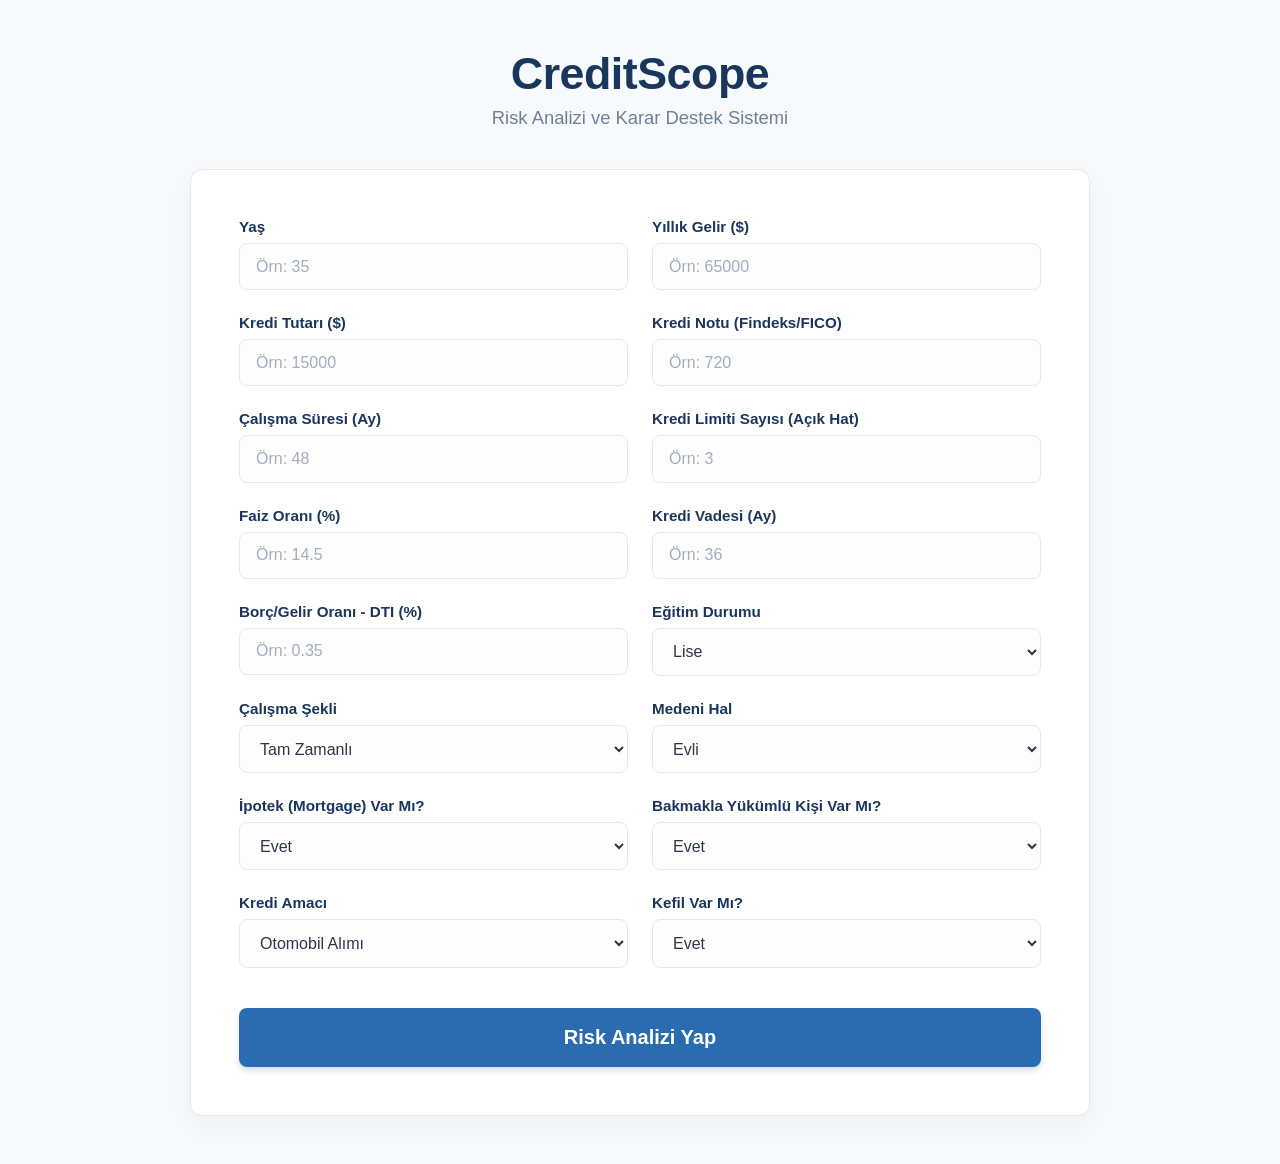
==== index.html @ 1e8d5fda "feat: API ve temel web arayüzü entegrasyonu eklendi (UI güncellenecek)" ====
<!DOCTYPE html>
<html lang="tr">
<head>
    <meta charset="UTF-8">
    <meta name="viewport" content="width=device-width, initial-scale=1.0">
    <title>CreditScope - Risk Analizi ve Karar Destek Sistemi</title>
    <link rel="stylesheet" href="style.css">
</head>
<body>
    <div class="container">
        <header>
            <h1>CreditScope</h1>
            <p>Risk Analizi ve Karar Destek Sistemi</p>
        </header>

        <div class="card">
            <form id="loanForm">
                <div class="form-grid">
                    <!-- Sayısal Girdiler -->
                    <div class="input-group">
                        <label for="Age">Yaş</label>
                        <input type="number" id="Age" name="Age" required min="18" placeholder="Örn: 35">
                    </div>

                    <div class="input-group">
                        <label for="Income">Yıllık Gelir ($)</label>
                        <input type="number" id="Income" name="Income" required placeholder="Örn: 65000">
                    </div>

                    <div class="input-group">
                        <label for="LoanAmount">Kredi Tutarı ($)</label>
                        <input type="number" id="LoanAmount" name="LoanAmount" required placeholder="Örn: 15000">
                    </div>

                    <div class="input-group">
                        <label for="CreditScore">Kredi Notu (Findeks/FICO)</label>
                        <input type="number" id="CreditScore" name="CreditScore" required placeholder="Örn: 720">
                    </div>

                    <div class="input-group">
                        <label for="MonthsEmployed">Çalışma Süresi (Ay)</label>
                        <input type="number" id="MonthsEmployed" name="MonthsEmployed" required placeholder="Örn: 48">
                    </div>

                    <div class="input-group">
                        <label for="NumCreditLines">Kredi Limiti Sayısı (Açık Hat)</label>
                        <input type="number" id="NumCreditLines" name="NumCreditLines" required placeholder="Örn: 3">
                    </div>

                    <div class="input-group">
                        <label for="InterestRate">Faiz Oranı (%)</label>
                        <input type="number" id="InterestRate" name="InterestRate" step="0.01" required placeholder="Örn: 14.5">
                    </div>

                    <div class="input-group">
                        <label for="LoanTerm">Kredi Vadesi (Ay)</label>
                        <input type="number" id="LoanTerm" name="LoanTerm" required placeholder="Örn: 36">
                    </div>

                    <div class="input-group">
                        <label for="DTIRatio">Borç/Gelir Oranı - DTI (%)</label>
                        <input type="number" id="DTIRatio" name="DTIRatio" step="0.01" required placeholder="Örn: 0.35">
                    </div>

                    <!-- Kategorik Girdiler -->
                    <div class="input-group">
                        <label for="Education">Eğitim Durumu</label>
                        <select id="Education" name="Education" required>
                            <option value="High School">Lise</option>
                            <option value="Bachelor's">Lisans</option>
                            <option value="Master's">Yüksek Lisans</option>
                            <option value="PhD">Doktora</option>
                        </select>
                    </div>

                    <div class="input-group">
                        <label for="EmploymentType">Çalışma Şekli</label>
                        <select id="EmploymentType" name="EmploymentType" required>
                            <option value="Full-time">Tam Zamanlı</option>
                            <option value="Part-time">Yarı Zamanlı</option>
                            <option value="Self-employed">Serbest Çalışan (İş Sahibi)</option>
                            <option value="Unemployed">İşsiz</option>
                        </select>
                    </div>

                    <div class="input-group">
                        <label for="MaritalStatus">Medeni Hal</label>
                        <select id="MaritalStatus" name="MaritalStatus" required>
                            <option value="Married">Evli</option>
                            <option value="Single">Bekar</option>
                            <option value="Divorced">Boşanmış</option>
                        </select>
                    </div>

                    <div class="input-group">
                        <label for="HasMortgage">İpotek (Mortgage) Var Mı?</label>
                        <select id="HasMortgage" name="HasMortgage" required>
                            <option value="Yes">Evet</option>
                            <option value="No">Hayır</option>
                        </select>
                    </div>

                    <div class="input-group">
                        <label for="HasDependents">Bakmakla Yükümlü Kişi Var Mı?</label>
                        <select id="HasDependents" name="HasDependents" required>
                            <option value="Yes">Evet</option>
                            <option value="No">Hayır</option>
                        </select>
                    </div>

                    <div class="input-group">
                        <label for="LoanPurpose">Kredi Amacı</label>
                        <select id="LoanPurpose" name="LoanPurpose" required>
                            <option value="Auto">Otomobil Alımı</option>
                            <option value="Business">Ticari / İş Geliştirme</option>
                            <option value="Education">Eğitim Masrafları</option>
                            <option value="Home">Ev Alımı</option>
                            <option value="Other">Diğer Masraflar</option>
                        </select>
                    </div>

                    <div class="input-group">
                        <label for="HasCoSigner">Kefil Var Mı?</label>
                        <select id="HasCoSigner" name="HasCoSigner" required>
                            <option value="Yes">Evet</option>
                            <option value="No">Hayır</option>
                        </select>
                    </div>
                </div>

                <button type="submit" id="submitBtn">Risk Analizi Yap</button>
            </form>

            <div id="resultBox" class="hidden">
                <h3 id="resultTitle">Sonuç Bekleniyor...</h3>
                <p id="resultDesc"></p>
            </div>
        </div>
    </div>

    <script src="app.js"></script>
</body>
</html>
---- style.css ----
:root {
    --primary-color: #1a365d;
    --primary-light: #2b6cb0;
    --primary-hover: #153e75;
    --bg-color: #f7fafc;
    --card-bg: #ffffff;
    --text-main: #2d3748;
    --text-muted: #718096;
    --border-color: #e2e8f0;
    --success-bg: #e6fffa;
    --success-border: #81e6d9;
    --success-text: #2c7a7b;
    --danger-bg: #fff5f5;
    --danger-border: #feb2b2;
    --danger-text: #c53030;
}

* {
    box-sizing: border-box;
    margin: 0;
    padding: 0;
    font-family: 'Segoe UI', Tahoma, Geneva, Verdana, sans-serif;
}

body {
    background-color: var(--bg-color);
    color: var(--text-main);
    display: flex;
    justify-content: center;
    align-items: flex-start;
    min-height: 100vh;
    padding: 3rem 1rem;
}

.container {
    max-width: 900px;
    width: 100%;
}

header {
    text-align: center;
    margin-bottom: 2.5rem;
}

header h1 {
    color: var(--primary-color);
    font-size: 2.8rem;
    font-weight: 800;
    letter-spacing: -0.5px;
}

header p {
    color: var(--text-muted);
    font-size: 1.15rem;
    margin-top: 0.5rem;
    font-weight: 500;
}

.card {
    background-color: var(--card-bg);
    border-radius: 12px;
    box-shadow: 0 10px 25px rgba(0, 0, 0, 0.04);
    padding: 3rem;
    border: 1px solid var(--border-color);
}

.form-grid {
    display: grid;
    grid-template-columns: repeat(auto-fit, minmax(350px, 1fr));
    gap: 1.5rem;
    margin-bottom: 2.5rem;
}

.input-group {
    display: flex;
    flex-direction: column;
}

.input-group label {
    font-size: 0.95rem;
    font-weight: 600;
    margin-bottom: 0.5rem;
    color: var(--primary-color);
}

.input-group input, 
.input-group select {
    padding: 0.85rem 1rem;
    border: 1px solid var(--border-color);
    border-radius: 8px;
    font-size: 1rem;
    background-color: #fdfdfd;
    transition: all 0.3s ease;
    color: var(--text-main);
}

.input-group input:focus, 
.input-group select:focus {
    outline: none;
    border-color: var(--primary-light);
    box-shadow: 0 0 0 4px rgba(43, 108, 176, 0.1);
    background-color: #ffffff;
}

.input-group input::placeholder {
    color: #a0aec0;
}

button {
    width: 100%;
    background-color: var(--primary-light);
    color: #ffffff;
    border: none;
    padding: 1.15rem;
    font-size: 1.25rem;
    font-weight: 600;
    border-radius: 8px;
    cursor: pointer;
    transition: all 0.3s ease;
    box-shadow: 0 4px 6px rgba(43, 108, 176, 0.2);
}

button:hover {
    background-color: var(--primary-hover);
    transform: translateY(-2px);
    box-shadow: 0 6px 12px rgba(43, 108, 176, 0.3);
}

button:disabled {
    background-color: var(--text-muted);
    cursor: not-allowed;
    transform: none;
    box-shadow: none;
}

.hidden {
    display: none !important;
}

#resultBox {
    margin-top: 2rem;
    padding: 1.5rem 2rem;
    border-radius: 8px;
    text-align: center;
    border: 1px solid transparent;
    animation: slideDown 0.4s ease-out forwards;
}

#resultTitle {
    font-size: 1.4rem;
    font-weight: 700;
    margin-bottom: 0.5rem;
}

#resultDesc {
    font-size: 1.1rem;
    font-weight: 500;
}

.success-result {
    background-color: var(--success-bg);
    border-color: var(--success-border);
    color: var(--success-text);
}

.danger-result {
    background-color: var(--danger-bg);
    border-color: var(--danger-border);
    color: var(--danger-text);
}

@keyframes slideDown {
    from { 
        opacity: 0; 
        transform: translateY(-10px); 
    }
    to { 
        opacity: 1; 
        transform: translateY(0); 
    }
}

@media (max-width: 768px) {
    .card {
        padding: 2rem 1.5rem;
    }
    .form-grid {
        grid-template-columns: 1fr;
    }
}
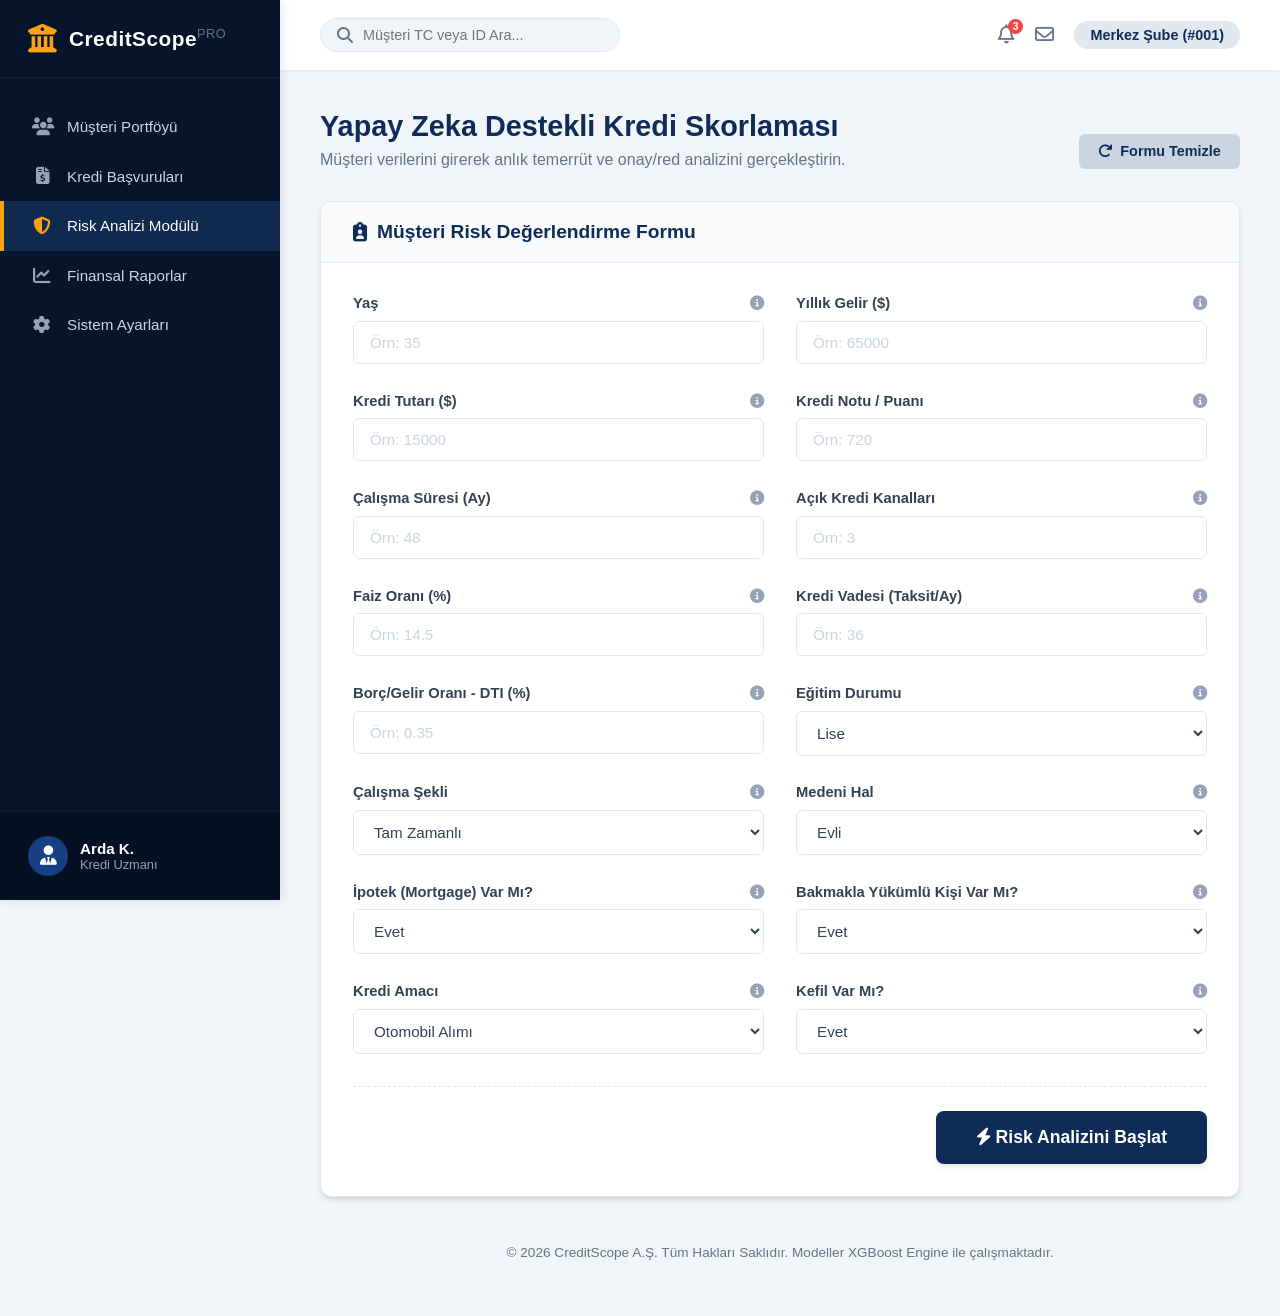
==== commit f8081b35: "Front end tasarımı düzenlendi, api bağlantısı düzenlendi." ====
--- a/index.html
+++ b/index.html
@@ -3,141 +3,328 @@
 <head>
     <meta charset="UTF-8">
     <meta name="viewport" content="width=device-width, initial-scale=1.0">
-    <title>CreditScope - Risk Analizi ve Karar Destek Sistemi</title>
+    <title>CreditScope - Kredi Risk Analizi Modülü</title>
     <link rel="stylesheet" href="style.css">
+    <!-- Font Awesome for Icons -->
+    <link rel="stylesheet" href="https://cdnjs.cloudflare.com/ajax/libs/font-awesome/6.4.0/css/all.min.css">
 </head>
 <body>
-    <div class="container">
-        <header>
-            <h1>CreditScope</h1>
-            <p>Risk Analizi ve Karar Destek Sistemi</p>
+    
+    <!-- Bank Dashboard Sidebar -->
+    <aside class="sidebar">
+        <div class="sidebar-header">
+            <i class="fa-solid fa-building-columns"></i>
+            <h2>CreditScope<span>PRO</span></h2>
+        </div>
+        <ul class="nav-menu">
+            <li><a href="#"><i class="fa-solid fa-users"></i> Müşteri Portföyü</a></li>
+            <li><a href="#"><i class="fa-solid fa-file-invoice-dollar"></i> Kredi Başvuruları</a></li>
+            <li class="active"><a href="#"><i class="fa-solid fa-shield-halved"></i> Risk Analizi Modülü</a></li>
+            <li><a href="#"><i class="fa-solid fa-chart-line"></i> Finansal Raporlar</a></li>
+            <li><a href="#"><i class="fa-solid fa-gear"></i> Sistem Ayarları</a></li>
+        </ul>
+        <div class="user-profile">
+            <div class="avatar"><i class="fa-solid fa-user-tie"></i></div>
+            <div class="user-info">
+                <h4>Arda K.</h4>
+                <p>Kredi Uzmanı</p>
+            </div>
+        </div>
+    </aside>
+
+    <!-- Main Content -->
+    <main class="main-content">
+        
+        <!-- Top Navbar -->
+        <header class="topbar">
+            <div class="search-bar">
+                <i class="fa-solid fa-magnifying-glass"></i>
+                <input type="text" placeholder="Müşteri TC veya ID Ara...">
+            </div>
+            <div class="topbar-actions">
+                <button class="icon-btn"><i class="fa-regular fa-bell"></i><span class="badge">3</span></button>
+                <button class="icon-btn"><i class="fa-regular fa-envelope"></i></button>
+                <div class="branch-info">Merkez Şube (#001)</div>
+            </div>
         </header>
 
-        <div class="card">
-            <form id="loanForm">
-                <div class="form-grid">
-                    <!-- Sayısal Girdiler -->
-                    <div class="input-group">
-                        <label for="Age">Yaş</label>
-                        <input type="number" id="Age" name="Age" required min="18" placeholder="Örn: 35">
+        <!-- Page Content -->
+        <div class="content-wrapper">
+            <div class="page-header">
+                <div>
+                    <h1>Yapay Zeka Destekli Kredi Skorlaması</h1>
+                    <p>Müşteri verilerini girerek anlık temerrüt ve onay/red analizini gerçekleştirin.</p>
+                </div>
+                <button class="btn-secondary"><i class="fa-solid fa-arrow-rotate-right"></i> Formu Temizle</button>
+            </div>
+
+            <div class="card">
+                <div class="card-header">
+                    <h3><i class="fa-solid fa-clipboard-user"></i> Müşteri Risk Değerlendirme Formu</h3>
+                </div>
+                
+                <form id="loanForm" class="card-body">
+                    <div class="form-grid">
+                        
+                        <!-- Sayısal Girdiler -->
+                        <div class="input-group">
+                            <label for="Age">
+                                Yaş
+                                <div class="tooltip-wrapper">
+                                    <i class="fa-solid fa-circle-info info-icon"></i>
+                                    <span class="tooltip">Müşterinin yaşı. Çok genç veya yaşlı olmak geri ödeme alışkanlıklarında istatistiksel fark yaratabilir.</span>
+                                </div>
+                            </label>
+                            <input type="number" id="Age" name="Age" required min="18" placeholder="Örn: 35">
+                        </div>
+
+                        <div class="input-group">
+                            <label for="Income">
+                                Yıllık Gelir ($)
+                                <div class="tooltip-wrapper">
+                                    <i class="fa-solid fa-circle-info info-icon"></i>
+                                    <span class="tooltip">Müşterinin 1 yıl içindeki beyan edilen toplam geliri. Ödeme gücünün en büyük kanıtıdır.</span>
+                                </div>
+                            </label>
+                            <input type="number" id="Income" name="Income" required placeholder="Örn: 65000">
+                        </div>
+
+                        <div class="input-group">
+                            <label for="LoanAmount">
+                                Kredi Tutarı ($)
+                                <div class="tooltip-wrapper">
+                                    <i class="fa-solid fa-circle-info info-icon"></i>
+                                    <span class="tooltip">Müşterinin bankadan talep ettiği toplam anapara (kredi) miktarı.</span>
+                                </div>
+                            </label>
+                            <input type="number" id="LoanAmount" name="LoanAmount" required placeholder="Örn: 15000">
+                        </div>
+
+                        <div class="input-group">
+                            <label for="CreditScore">
+                                Kredi Notu / Puanı
+                                <div class="tooltip-wrapper">
+                                    <i class="fa-solid fa-circle-info info-icon"></i>
+                                    <span class="tooltip">Findeks (0-1900 arası) veya FICO (300-850 arası) puanı. Müşterinin finansal geçmişinin özetidir. Yüksek puan güveni temsil eder.</span>
+                                </div>
+                            </label>
+                            <input type="number" id="CreditScore" name="CreditScore" required placeholder="Örn: 720">
+                        </div>
+
+                        <div class="input-group">
+                            <label for="MonthsEmployed">
+                                Çalışma Süresi (Ay)
+                                <div class="tooltip-wrapper">
+                                    <i class="fa-solid fa-circle-info info-icon"></i>
+                                    <span class="tooltip">Mevcut iş yerinde kesintisiz çalışılan ay sayısı. İş istikrarını kanıtlar. Süre uzadıkça risk genelde düşer.</span>
+                                </div>
+                            </label>
+                            <input type="number" id="MonthsEmployed" name="MonthsEmployed" required placeholder="Örn: 48">
+                        </div>
+
+                        <div class="input-group">
+                            <label for="NumCreditLines">
+                                Açık Kredi Kanalları
+                                <div class="tooltip-wrapper">
+                                    <i class="fa-solid fa-circle-info info-icon"></i>
+                                    <span class="tooltip">Müşterinin halihazırda açık olan diğer kredi veya kredi kartlarının adedi. Çok fazla borç hattı riski artırabilir.</span>
+                                </div>
+                            </label>
+                            <input type="number" id="NumCreditLines" name="NumCreditLines" required placeholder="Örn: 3">
+                        </div>
+
+                        <div class="input-group">
+                            <label for="InterestRate">
+                                Faiz Oranı (%)
+                                <div class="tooltip-wrapper">
+                                    <i class="fa-solid fa-circle-info info-icon"></i>
+                                    <span class="tooltip">Sistemin müşteriye sunacağı/hesaplanan yıllık faiz oranı. Örneğin %15. Çok yüksek faiz, riski doğal olarak matematiksel bir şekilde tetikler.</span>
+                                </div>
+                            </label>
+                            <input type="number" id="InterestRate" name="InterestRate" step="0.01" required placeholder="Örn: 14.5">
+                        </div>
+
+                        <div class="input-group">
+                            <label for="LoanTerm">
+                                Kredi Vadesi (Taksit/Ay)
+                                <div class="tooltip-wrapper">
+                                    <i class="fa-solid fa-circle-info info-icon"></i>
+                                    <span class="tooltip">Borcun kaç ayda kapanacağını belirler. Süre uzadıkça aylık ödeme düşer fakat uzun vadede risk artabilir.</span>
+                                </div>
+                            </label>
+                            <input type="number" id="LoanTerm" name="LoanTerm" required placeholder="Örn: 36">
+                        </div>
+
+                        <div class="input-group">
+                            <label for="DTIRatio">
+                                Borç/Gelir Oranı - DTI (%)
+                                <div class="tooltip-wrapper">
+                                    <i class="fa-solid fa-circle-info info-icon"></i>
+                                    <span class="tooltip">Aylık borçların aylık gelire bölünmesi. (0.35 = Gelirin %35'i borca gidiyor anlamına gelir). %40'ın üstü genelde kritik banka sınırıdır.</span>
+                                </div>
+                            </label>
+                            <input type="number" id="DTIRatio" name="DTIRatio" step="0.01" required placeholder="Örn: 0.35">
+                        </div>
+
+                        <!-- Kategorik Girdiler -->
+                        <div class="input-group">
+                            <label for="Education">
+                                Eğitim Durumu
+                                <div class="tooltip-wrapper">
+                                    <i class="fa-solid fa-circle-info info-icon"></i>
+                                    <span class="tooltip">Eğitim düzeyi, kariyer potansiyeli ve kriz anı iş bulabilme yeteneğini temsil ettiği için skoru etkiler.</span>
+                                </div>
+                            </label>
+                            <select id="Education" name="Education" required>
+                                <option value="High School">Lise</option>
+                                <option value="Bachelor's">Lisans</option>
+                                <option value="Master's">Yüksek Lisans</option>
+                                <option value="PhD">Doktora</option>
+                            </select>
+                        </div>
+
+                        <div class="input-group">
+                            <label for="EmploymentType">
+                                Çalışma Şekli
+                                <div class="tooltip-wrapper">
+                                    <i class="fa-solid fa-circle-info info-icon"></i>
+                                    <span class="tooltip">Düzenli maaş yatan (Tam zamanlı) veya esnek gelirli (Serbest vb.) ayrımı. Sabit gelir her zaman riski azaltır.</span>
+                                </div>
+                            </label>
+                            <select id="EmploymentType" name="EmploymentType" required>
+                                <option value="Full-time">Tam Zamanlı</option>
+                                <option value="Part-time">Yarı Zamanlı</option>
+                                <option value="Self-employed">Serbest Çalışan (İş Sahibi)</option>
+                                <option value="Unemployed">İşsiz</option>
+                            </select>
+                        </div>
+
+                        <div class="input-group">
+                            <label for="MaritalStatus">
+                                Medeni Hal
+                                <div class="tooltip-wrapper">
+                                    <i class="fa-solid fa-circle-info info-icon"></i>
+                                    <span class="tooltip">Finansal sorumlulukların hane halkı arasındaki paylaşımı sebebiyle değerlendirilir.</span>
+                                </div>
+                            </label>
+                            <select id="MaritalStatus" name="MaritalStatus" required>
+                                <option value="Married">Evli</option>
+                                <option value="Single">Bekar</option>
+                                <option value="Divorced">Boşanmış</option>
+                            </select>
+                        </div>
+
+                        <div class="input-group">
+                            <label for="HasMortgage">
+                                İpotek (Mortgage) Var Mı?
+                                <div class="tooltip-wrapper">
+                                    <i class="fa-solid fa-circle-info info-icon"></i>
+                                    <span class="tooltip">Devam eden bir ev kredisi ödemesi veya gayrimenkul haczi olup olmaması durumu.</span>
+                                </div>
+                            </label>
+                            <select id="HasMortgage" name="HasMortgage" required>
+                                <option value="Yes">Evet</option>
+                                <option value="No">Hayır</option>
+                            </select>
+                        </div>
+
+                        <div class="input-group">
+                            <label for="HasDependents">
+                                Bakmakla Yükümlü Kişi Var Mı?
+                                <div class="tooltip-wrapper">
+                                    <i class="fa-solid fa-circle-info info-icon"></i>
+                                    <span class="tooltip">Müşterinin gelirinden pay alan çocuk veya bakıma muhtaç yaşlıların evde bulunma durumu. Giderleri artırıcı bir faktördür.</span>
+                                </div>
+                            </label>
+                            <select id="HasDependents" name="HasDependents" required>
+                                <option value="Yes">Evet</option>
+                                <option value="No">Hayır</option>
+                            </select>
+                        </div>
+
+                        <div class="input-group">
+                            <label for="LoanPurpose">
+                                Kredi Amacı
+                                <div class="tooltip-wrapper">
+                                    <i class="fa-solid fa-circle-info info-icon"></i>
+                                    <span class="tooltip">Kredinin ev/araba gibi teminatlı bir yatırıma mı yatırılacağı veya ihtiyaç/borç kapatma için mi kullanılacağı, riskin niteliğini belirler.</span>
+                                </div>
+                            </label>
+                            <select id="LoanPurpose" name="LoanPurpose" required>
+                                <option value="Auto">Otomobil Alımı</option>
+                                <option value="Business">Ticari / İş Geliştirme</option>
+                                <option value="Education">Eğitim Masrafları</option>
+                                <option value="Home">Ev Alımı</option>
+                                <option value="Other">Diğer Masraflar</option>
+                            </select>
+                        </div>
+
+                        <div class="input-group">
+                            <label for="HasCoSigner">
+                                Kefil Var Mı?
+                                <div class="tooltip-wrapper">
+                                    <i class="fa-solid fa-circle-info info-icon"></i>
+                                    <span class="tooltip">Riski garanti edecek kredi itibarı yüksek, ikinci imza sahibi olup olmadığı. Bir kefilin varlığı temerrüt riskini ciddi ölçüde düşürür.</span>
+                                </div>
+                            </label>
+                            <select id="HasCoSigner" name="HasCoSigner" required>
+                                <option value="Yes">Evet</option>
+                                <option value="No">Hayır</option>
+                            </select>
+                        </div>
                     </div>
 
-                    <div class="input-group">
-                        <label for="Income">Yıllık Gelir ($)</label>
-                        <input type="number" id="Income" name="Income" required placeholder="Örn: 65000">
+                    <!-- Form Gönderim Butonu -->
+                    <div class="form-actions" style="text-align: right; margin-top: 2rem;">
+                        <button type="submit" id="submitBtn" class="btn-analyze">
+                            <span id="btnText"><i class="fa-solid fa-bolt"></i> Risk Analizini Başlat</span>
+                            <!-- Yükleniyor Animasyonu (Başlangıçta Gizli) -->
+                            <span id="btnSpinner" class="hidden">
+                                <i class="fa-solid fa-circle-notch fa-spin"></i> Analiz Ediliyor...
+                            </span>
+                        </button>
                     </div>
-
-                    <div class="input-group">
-                        <label for="LoanAmount">Kredi Tutarı ($)</label>
-                        <input type="number" id="LoanAmount" name="LoanAmount" required placeholder="Örn: 15000">
+                </form>
+
+                <!-- API Sonuç Ekranı (Başlangıçta Gizli) -->
+                <div id="resultDashboardCard" class="result-card hidden">
+                    <div class="result-header">
+                        <i id="resultIcon" class="fa-solid fa-circle-info"></i>
+                        <h3 id="resultTitle">Sonuç Bekleniyor...</h3>
                     </div>
-
-                    <div class="input-group">
-                        <label for="CreditScore">Kredi Notu (Findeks/FICO)</label>
-                        <input type="number" id="CreditScore" name="CreditScore" required placeholder="Örn: 720">
-                    </div>
-
-                    <div class="input-group">
-                        <label for="MonthsEmployed">Çalışma Süresi (Ay)</label>
-                        <input type="number" id="MonthsEmployed" name="MonthsEmployed" required placeholder="Örn: 48">
-                    </div>
-
-                    <div class="input-group">
-                        <label for="NumCreditLines">Kredi Limiti Sayısı (Açık Hat)</label>
-                        <input type="number" id="NumCreditLines" name="NumCreditLines" required placeholder="Örn: 3">
-                    </div>
-
-                    <div class="input-group">
-                        <label for="InterestRate">Faiz Oranı (%)</label>
-                        <input type="number" id="InterestRate" name="InterestRate" step="0.01" required placeholder="Örn: 14.5">
-                    </div>
-
-                    <div class="input-group">
-                        <label for="LoanTerm">Kredi Vadesi (Ay)</label>
-                        <input type="number" id="LoanTerm" name="LoanTerm" required placeholder="Örn: 36">
-                    </div>
-
-                    <div class="input-group">
-                        <label for="DTIRatio">Borç/Gelir Oranı - DTI (%)</label>
-                        <input type="number" id="DTIRatio" name="DTIRatio" step="0.01" required placeholder="Örn: 0.35">
-                    </div>
-
-                    <!-- Kategorik Girdiler -->
-                    <div class="input-group">
-                        <label for="Education">Eğitim Durumu</label>
-                        <select id="Education" name="Education" required>
-                            <option value="High School">Lise</option>
-                            <option value="Bachelor's">Lisans</option>
-                            <option value="Master's">Yüksek Lisans</option>
-                            <option value="PhD">Doktora</option>
-                        </select>
-                    </div>
-
-                    <div class="input-group">
-                        <label for="EmploymentType">Çalışma Şekli</label>
-                        <select id="EmploymentType" name="EmploymentType" required>
-                            <option value="Full-time">Tam Zamanlı</option>
-                            <option value="Part-time">Yarı Zamanlı</option>
-                            <option value="Self-employed">Serbest Çalışan (İş Sahibi)</option>
-                            <option value="Unemployed">İşsiz</option>
-                        </select>
-                    </div>
-
-                    <div class="input-group">
-                        <label for="MaritalStatus">Medeni Hal</label>
-                        <select id="MaritalStatus" name="MaritalStatus" required>
-                            <option value="Married">Evli</option>
-                            <option value="Single">Bekar</option>
-                            <option value="Divorced">Boşanmış</option>
-                        </select>
-                    </div>
-
-                    <div class="input-group">
-                        <label for="HasMortgage">İpotek (Mortgage) Var Mı?</label>
-                        <select id="HasMortgage" name="HasMortgage" required>
-                            <option value="Yes">Evet</option>
-                            <option value="No">Hayır</option>
-                        </select>
-                    </div>
-
-                    <div class="input-group">
-                        <label for="HasDependents">Bakmakla Yükümlü Kişi Var Mı?</label>
-                        <select id="HasDependents" name="HasDependents" required>
-                            <option value="Yes">Evet</option>
-                            <option value="No">Hayır</option>
-                        </select>
-                    </div>
-
-                    <div class="input-group">
-                        <label for="LoanPurpose">Kredi Amacı</label>
-                        <select id="LoanPurpose" name="LoanPurpose" required>
-                            <option value="Auto">Otomobil Alımı</option>
-                            <option value="Business">Ticari / İş Geliştirme</option>
-                            <option value="Education">Eğitim Masrafları</option>
-                            <option value="Home">Ev Alımı</option>
-                            <option value="Other">Diğer Masraflar</option>
-                        </select>
-                    </div>
-
-                    <div class="input-group">
-                        <label for="HasCoSigner">Kefil Var Mı?</label>
-                        <select id="HasCoSigner" name="HasCoSigner" required>
-                            <option value="Yes">Evet</option>
-                            <option value="No">Hayır</option>
-                        </select>
+                    
+                    <div class="result-body">
+                        <div class="score-container">
+                            <span class="score-label">Temerrüt (Ödememe) Riski</span>
+                            <span id="resultScore" class="score-value">%0.0</span>
+                        </div>
+                        
+                        <!-- Dinamik Dolum Çubuğu (Progress Bar) -->
+                        <div class="progress-bar-bg">
+                            <div id="resultProgressBar" class="progress-bar-fill"></div>
+                        </div>
                     </div>
                 </div>
-
-                <button type="submit" id="submitBtn">Risk Analizi Yap</button>
-            </form>
-
-            <div id="resultBox" class="hidden">
-                <h3 id="resultTitle">Sonuç Bekleniyor...</h3>
-                <p id="resultDesc"></p>
-            </div>
+            </div>
+            
+            <footer class="page-footer">
+                <p>&copy; 2026 CreditScope A.Ş. Tüm Hakları Saklıdır. Modeller XGBoost Engine ile çalışmaktadır.</p>
+            </footer>
+
         </div>
-    </div>
+    </main>
 
     <script src="app.js"></script>
+    <script>
+        // Formu temizle butonu işlevi
+        document.querySelector('.btn-secondary').addEventListener('click', () => {
+            document.getElementById('loanForm').reset();
+            const resultCard = document.getElementById('resultDashboardCard');
+            if (resultCard) {
+                resultCard.classList.add('hidden');
+                resultCard.classList.remove('status-safe', 'status-danger');
+            }
+        });
+    </script>
 </body>
 </html>
--- a/style.css
+++ b/style.css
@@ -1,18 +1,28 @@
 :root {
-    --primary-color: #1a365d;
-    --primary-light: #2b6cb0;
-    --primary-hover: #153e75;
-    --bg-color: #f7fafc;
+    /* Modern Bank Color Palette */
+    --primary-color: #0f2c59; /* Derin Lacivert (Güven) */
+    --primary-light: #164081; /* Açık Lacivert */
+    --secondary-color: #fca311; /* Turuncu Vurgu (Uyarı/Dikkat Çekici) */
+    --bg-color: #f1f5f9; /* Dashboard Arkaplanı */
+    --sidebar-bg: #06152b; /* Sidebar Çok Koyu Mavi */
+    --sidebar-hover: #102a50; 
     --card-bg: #ffffff;
-    --text-main: #2d3748;
-    --text-muted: #718096;
+    --text-main: #334155;
+    --text-muted: #64748b;
     --border-color: #e2e8f0;
-    --success-bg: #e6fffa;
-    --success-border: #81e6d9;
-    --success-text: #2c7a7b;
-    --danger-bg: #fff5f5;
-    --danger-border: #feb2b2;
-    --danger-text: #c53030;
+    
+    /* Analysis Result Colors */
+    --success-bg: #ecfdf5;
+    --success-border: #6ee7b7;
+    --success-text: #047857;
+    --danger-bg: #fef2f2;
+    --danger-border: #fca5a5;
+    --danger-text: #b91c1c;
+
+    /* Transition & Shadows */
+    --shadow-sm: 0 1px 2px 0 rgb(0 0 0 / 0.05);
+    --shadow-md: 0 4px 6px -1px rgb(0 0 0 / 0.1), 0 2px 4px -2px rgb(0 0 0 / 0.1);
+    --shadow-lg: 0 10px 15px -3px rgb(0 0 0 / 0.1), 0 4px 6px -4px rgb(0 0 0 / 0.1);
 }
 
 * {
@@ -23,52 +33,293 @@
 }
 
 body {
+    display: flex;
     background-color: var(--bg-color);
     color: var(--text-main);
+    min-height: 100vh;
+}
+
+/* =========================================
+   Sidebar Styling
+========================================= */
+.sidebar {
+    width: 280px;
+    background-color: var(--sidebar-bg);
+    color: #fff;
+    display: flex;
+    flex-direction: column;
+    box-shadow: 2px 0 10px rgba(0,0,0,0.1);
+    position: fixed;
+    height: 100vh;
+    z-index: 100;
+}
+
+.sidebar-header {
+    display: flex;
+    align-items: center;
+    gap: 12px;
+    padding: 1.5rem 1.75rem;
+    border-bottom: 1px solid rgba(255,255,255,0.05);
+}
+
+.sidebar-header i {
+    font-size: 1.8rem;
+    color: var(--secondary-color);
+}
+
+.sidebar-header h2 {
+    font-size: 1.3rem;
+    font-weight: 700;
+    letter-spacing: 0.5px;
+}
+
+.sidebar-header span {
+    color: var(--text-muted);
+    font-weight: 400;
+    font-size: 0.8rem;
+    vertical-align: super;
+}
+
+.nav-menu {
+    list-style: none;
+    margin-top: 1.5rem;
+    flex: 1;
+}
+
+.nav-menu li a {
+    display: flex;
+    align-items: center;
+    gap: 15px;
+    padding: 1rem 1.75rem;
+    color: #cbd5e1;
+    text-decoration: none;
+    font-weight: 500;
+    font-size: 0.95rem;
+    transition: all 0.2s;
+    border-left: 4px solid transparent;
+}
+
+.nav-menu li a i {
+    width: 20px;
+    text-align: center;
+    font-size: 1.1rem;
+    color: #94a3b8;
+}
+
+.nav-menu li:hover a, 
+.nav-menu li.active a {
+    background-color: var(--sidebar-hover);
+    color: #fff;
+}
+
+.nav-menu li.active a {
+    border-left-color: var(--secondary-color);
+}
+
+.nav-menu li.active a i {
+    color: var(--secondary-color);
+}
+
+.user-profile {
+    display: flex;
+    align-items: center;
+    gap: 12px;
+    padding: 1.5rem 1.75rem;
+    background-color: rgba(0,0,0,0.2);
+    border-top: 1px solid rgba(255,255,255,0.05);
+}
+
+.avatar {
+    width: 40px;
+    height: 40px;
+    background-color: var(--primary-light);
+    border-radius: 50%;
     display: flex;
     justify-content: center;
-    align-items: flex-start;
-    min-height: 100vh;
-    padding: 3rem 1rem;
-}
-
-.container {
-    max-width: 900px;
+    align-items: center;
+    color: #fff;
+    font-size: 1.2rem;
+}
+
+.user-info h4 {
+    font-size: 0.95rem;
+    font-weight: 600;
+}
+
+.user-info p {
+    font-size: 0.8rem;
+    color: #94a3b8;
+}
+
+/* =========================================
+   Main Area & Topbar
+========================================= */
+.main-content {
+    flex: 1;
+    margin-left: 280px; /* Sidebar width */
+    display: flex;
+    flex-direction: column;
+}
+
+.topbar {
+    height: 70px;
+    background-color: var(--card-bg);
+    display: flex;
+    justify-content: space-between;
+    align-items: center;
+    padding: 0 2.5rem;
+    box-shadow: 0 1px 3px rgba(0,0,0,0.05);
+    position: sticky;
+    top: 0;
+    z-index: 90;
+}
+
+.search-bar {
+    display: flex;
+    align-items: center;
+    background-color: var(--bg-color);
+    border-radius: 30px;
+    padding: 0.5rem 1rem;
+    width: 300px;
+    border: 1px solid var(--border-color);
+}
+
+.search-bar i {
+    color: var(--text-muted);
+    margin-right: 10px;
+}
+
+.search-bar input {
+    border: none;
+    background: transparent;
+    outline: none;
     width: 100%;
-}
-
-header {
-    text-align: center;
-    margin-bottom: 2.5rem;
-}
-
-header h1 {
+    font-size: 0.9rem;
+    color: var(--text-main);
+}
+
+.topbar-actions {
+    display: flex;
+    align-items: center;
+    gap: 20px;
+}
+
+.icon-btn {
+    background: none;
+    border: none;
+    font-size: 1.2rem;
+    color: var(--text-muted);
+    cursor: pointer;
+    position: relative;
+    transition: color 0.2s;
+}
+
+.icon-btn:hover {
     color: var(--primary-color);
-    font-size: 2.8rem;
-    font-weight: 800;
-    letter-spacing: -0.5px;
-}
-
-header p {
+}
+
+.badge {
+    position: absolute;
+    top: -5px;
+    right: -8px;
+    background-color: #ef4444;
+    color: white;
+    font-size: 0.65rem;
+    font-weight: bold;
+    padding: 2px 5px;
+    border-radius: 10px;
+}
+
+.branch-info {
+    font-size: 0.9rem;
+    font-weight: 600;
+    padding: 0.4rem 1rem;
+    background-color: #e2e8f0;
+    border-radius: 20px;
+    color: var(--primary-color);
+}
+
+/* =========================================
+   Content Workspace & Card
+========================================= */
+.content-wrapper {
+    padding: 2.5rem;
+    max-width: 1200px;
+    margin: 0 auto;
+    width: 100%;
+}
+
+.page-header {
+    display: flex;
+    justify-content: space-between;
+    align-items: flex-end;
+    margin-bottom: 2rem;
+}
+
+.page-header h1 {
+    font-size: 1.8rem;
+    color: var(--primary-color);
+    margin-bottom: 0.5rem;
+}
+
+.page-header p {
     color: var(--text-muted);
-    font-size: 1.15rem;
-    margin-top: 0.5rem;
-    font-weight: 500;
+    font-size: 1rem;
+}
+
+.btn-secondary {
+    background-color: #cbd5e1;
+    color: var(--primary-color);
+    border: none;
+    padding: 0.6rem 1.2rem;
+    border-radius: 6px;
+    cursor: pointer;
+    font-weight: 600;
+    font-size: 0.9rem;
+    transition: 0.2s;
+    display: flex;
+    gap: 8px;
+    align-items: center;
+}
+
+.btn-secondary:hover {
+    background-color: #94a3b8;
 }
 
 .card {
     background-color: var(--card-bg);
     border-radius: 12px;
-    box-shadow: 0 10px 25px rgba(0, 0, 0, 0.04);
-    padding: 3rem;
+    box-shadow: var(--shadow-md);
     border: 1px solid var(--border-color);
-}
-
+    overflow: hidden;
+    margin-bottom: 2rem;
+}
+
+.card-header {
+    background-color: #f8fafc;
+    border-bottom: 1px solid var(--border-color);
+    padding: 1.2rem 2rem;
+}
+
+.card-header h3 {
+    color: var(--primary-color);
+    font-size: 1.2rem;
+    font-weight: 600;
+    display: flex;
+    align-items: center;
+    gap: 10px;
+}
+
+.card-body {
+    padding: 2rem;
+}
+
+/* Grid & Inputs */
 .form-grid {
     display: grid;
-    grid-template-columns: repeat(auto-fit, minmax(350px, 1fr));
-    gap: 1.5rem;
-    margin-bottom: 2.5rem;
+    grid-template-columns: repeat(auto-fit, minmax(300px, 1fr));
+    row-gap: 1.8rem;
+    column-gap: 2rem;
 }
 
 .input-group {
@@ -77,20 +328,80 @@
 }
 
 .input-group label {
-    font-size: 0.95rem;
-    font-weight: 600;
-    margin-bottom: 0.5rem;
-    color: var(--primary-color);
-}
+    font-size: 0.92rem;
+    font-weight: 600;
+    margin-bottom: 0.6rem;
+    color: var(--text-main);
+    display: flex;
+    align-items: center;
+    justify-content: space-between;
+    width: 100%;
+}
+
+/* --- TOOLTIP STYLING --- */
+.tooltip-wrapper {
+    position: relative;
+    cursor: help;
+    display: inline-block;
+}
+
+.info-icon {
+    color: #94a3b8;
+    font-size: 0.9rem;
+    transition: color 0.2s;
+}
+
+.tooltip-wrapper:hover .info-icon {
+    color: var(--primary-light);
+}
+
+.tooltip {
+    visibility: hidden;
+    width: 250px;
+    background-color: #1e293b;
+    color: #f8fafc;
+    text-align: left;
+    border-radius: 6px;
+    padding: 0.75rem 1rem;
+    font-size: 0.8rem;
+    font-weight: 400;
+    line-height: 1.4;
+    position: absolute;
+    z-index: 10;
+    bottom: 125%; 
+    right: 0;     /* Align right of the icon */
+    transform: translateX(20%); /* Slight shift to center above icon */
+    opacity: 0;
+    transition: opacity 0.3s, visibility 0.3s;
+    box-shadow: var(--shadow-lg);
+    pointer-events: none;
+}
+
+.tooltip::after {
+    content: "";
+    position: absolute;
+    top: 100%; /* Arrow at bottom */
+    right: 20%; /* Arrow points up to icon */
+    margin-left: -5px;
+    border-width: 5px;
+    border-style: solid;
+    border-color: #1e293b transparent transparent transparent;
+}
+
+.tooltip-wrapper:hover .tooltip {
+    visibility: visible;
+    opacity: 1;
+}
+/* --- END TOOLTIP STYLING --- */
 
 .input-group input, 
 .input-group select {
-    padding: 0.85rem 1rem;
+    padding: 0.75rem 1rem;
     border: 1px solid var(--border-color);
-    border-radius: 8px;
-    font-size: 1rem;
-    background-color: #fdfdfd;
-    transition: all 0.3s ease;
+    border-radius: 6px;
+    font-size: 0.95rem;
+    background-color: #fff;
+    transition: all 0.2s ease;
     color: var(--text-main);
 }
 
@@ -98,93 +409,154 @@
 .input-group select:focus {
     outline: none;
     border-color: var(--primary-light);
-    box-shadow: 0 0 0 4px rgba(43, 108, 176, 0.1);
-    background-color: #ffffff;
+    box-shadow: 0 0 0 3px rgba(22, 64, 129, 0.1);
 }
 
 .input-group input::placeholder {
-    color: #a0aec0;
-}
-
-button {
-    width: 100%;
-    background-color: var(--primary-light);
-    color: #ffffff;
+    color: #cbd5e1;
+}
+
+/* Actions */
+.form-actions {
+    margin-top: 2.5rem;
+    padding-top: 1.5rem;
+    border-top: 1px dashed var(--border-color);
+    text-align: right;
+}
+
+/* --- Buton Tasarımı ve Spinner --- */
+.btn-analyze {
+    background-color: #0f2c59; /* CreditScope Lacivert */
+    color: white;
     border: none;
-    padding: 1.15rem;
-    font-size: 1.25rem;
+    padding: 1rem 2.5rem;
+    font-size: 1.1rem;
     font-weight: 600;
     border-radius: 8px;
     cursor: pointer;
     transition: all 0.3s ease;
-    box-shadow: 0 4px 6px rgba(43, 108, 176, 0.2);
-}
-
-button:hover {
-    background-color: var(--primary-hover);
+    box-shadow: 0 4px 6px -1px rgba(0,0,0,0.1);
+}
+
+.btn-analyze:hover {
+    background-color: #164081;
     transform: translateY(-2px);
-    box-shadow: 0 6px 12px rgba(43, 108, 176, 0.3);
-}
-
-button:disabled {
-    background-color: var(--text-muted);
+}
+
+.btn-analyze:disabled {
+    background-color: #94a3b8;
     cursor: not-allowed;
     transform: none;
-    box-shadow: none;
 }
 
 .hidden {
     display: none !important;
 }
 
-#resultBox {
-    margin-top: 2rem;
-    padding: 1.5rem 2rem;
-    border-radius: 8px;
+/* --- Sonuç Dashboard Kartı --- */
+.result-card {
+    margin-top: 2.5rem;
+    padding: 2rem;
+    border-radius: 12px;
+    background-color: #ffffff;
+    box-shadow: 0 10px 15px -3px rgba(0,0,0,0.1);
+    border-left: 6px solid #cbd5e1; /* Varsayılan Gri Çizgi */
+    animation: fadeIn 0.5s ease-out forwards;
+    transition: all 0.3s ease;
+}
+
+.result-header {
+    display: flex;
+    align-items: center;
+    gap: 15px;
+    margin-bottom: 1.5rem;
+}
+
+.result-header h3 {
+    font-size: 1.5rem;
+    font-weight: 700;
+    margin: 0;
+}
+
+.result-header i {
+    font-size: 2rem;
+}
+
+.score-container {
+    display: flex;
+    justify-content: space-between;
+    align-items: center;
+    margin-bottom: 0.8rem;
+}
+
+.score-label {
+    font-size: 1.1rem;
+    color: #475569;
+    font-weight: 600;
+}
+
+.score-value {
+    font-size: 2.5rem;
+    font-weight: 800;
+    letter-spacing: -1px;
+}
+
+/* --- Progress Bar (Dolum Çubuğu) --- */
+.progress-bar-bg {
+    width: 100%;
+    height: 12px;
+    background-color: #e2e8f0;
+    border-radius: 10px;
+    overflow: hidden;
+}
+
+.progress-bar-fill {
+    height: 100%;
+    width: 0%; /* JS ile doldurulacak */
+    border-radius: 10px;
+    transition: width 1s cubic-bezier(0.4, 0, 0.2, 1), background-color 0.5s ease;
+}
+
+/* --- Dinamik Durum Renk Sınıfları (JS tarafından eklenecek) --- */
+.status-safe {
+    border-left-color: #10b981; /* Yeşil */
+    background-color: #ecfdf5;
+}
+.status-safe .result-header i, .status-safe .score-value { color: #047857; }
+.status-safe .progress-bar-fill { background-color: #10b981; }
+
+.status-danger {
+    border-left-color: #ef4444; /* Kırmızı */
+    background-color: #fef2f2;
+}
+.status-danger .result-header i, .status-danger .score-value { color: #b91c1c; }
+.status-danger .progress-bar-fill { background-color: #ef4444; }
+
+@keyframes fadeIn {
+    from { opacity: 0; transform: translateY(-20px); }
+    to { opacity: 1; transform: translateY(0); }
+}
+
+/* Footer */
+.page-footer {
     text-align: center;
-    border: 1px solid transparent;
-    animation: slideDown 0.4s ease-out forwards;
-}
-
-#resultTitle {
-    font-size: 1.4rem;
-    font-weight: 700;
-    margin-bottom: 0.5rem;
-}
-
-#resultDesc {
-    font-size: 1.1rem;
-    font-weight: 500;
-}
-
-.success-result {
-    background-color: var(--success-bg);
-    border-color: var(--success-border);
-    color: var(--success-text);
-}
-
-.danger-result {
-    background-color: var(--danger-bg);
-    border-color: var(--danger-border);
-    color: var(--danger-text);
-}
-
-@keyframes slideDown {
-    from { 
-        opacity: 0; 
-        transform: translateY(-10px); 
-    }
-    to { 
-        opacity: 1; 
-        transform: translateY(0); 
-    }
+    padding: 1rem;
+    color: var(--text-muted);
+    font-size: 0.85rem;
+}
+
+/* Responsive */
+@media (max-width: 992px) {
+    .sidebar { width: 80px; }
+    .sidebar-header h2, .sidebar-header span, .nav-menu li a span, .user-info { display: none; }
+    .nav-menu li a { justify-content: center; padding: 1rem; }
+    .nav-menu li a i { font-size: 1.5rem; margin: 0; }
+    .main-content { margin-left: 80px; }
+    .search-bar { width: 200px; }
 }
 
 @media (max-width: 768px) {
-    .card {
-        padding: 2rem 1.5rem;
-    }
-    .form-grid {
-        grid-template-columns: 1fr;
-    }
-}
+    .form-grid { grid-template-columns: 1fr; }
+    .topbar { padding: 0 1.5rem; }
+    .content-wrapper { padding: 1.5rem; }
+}
